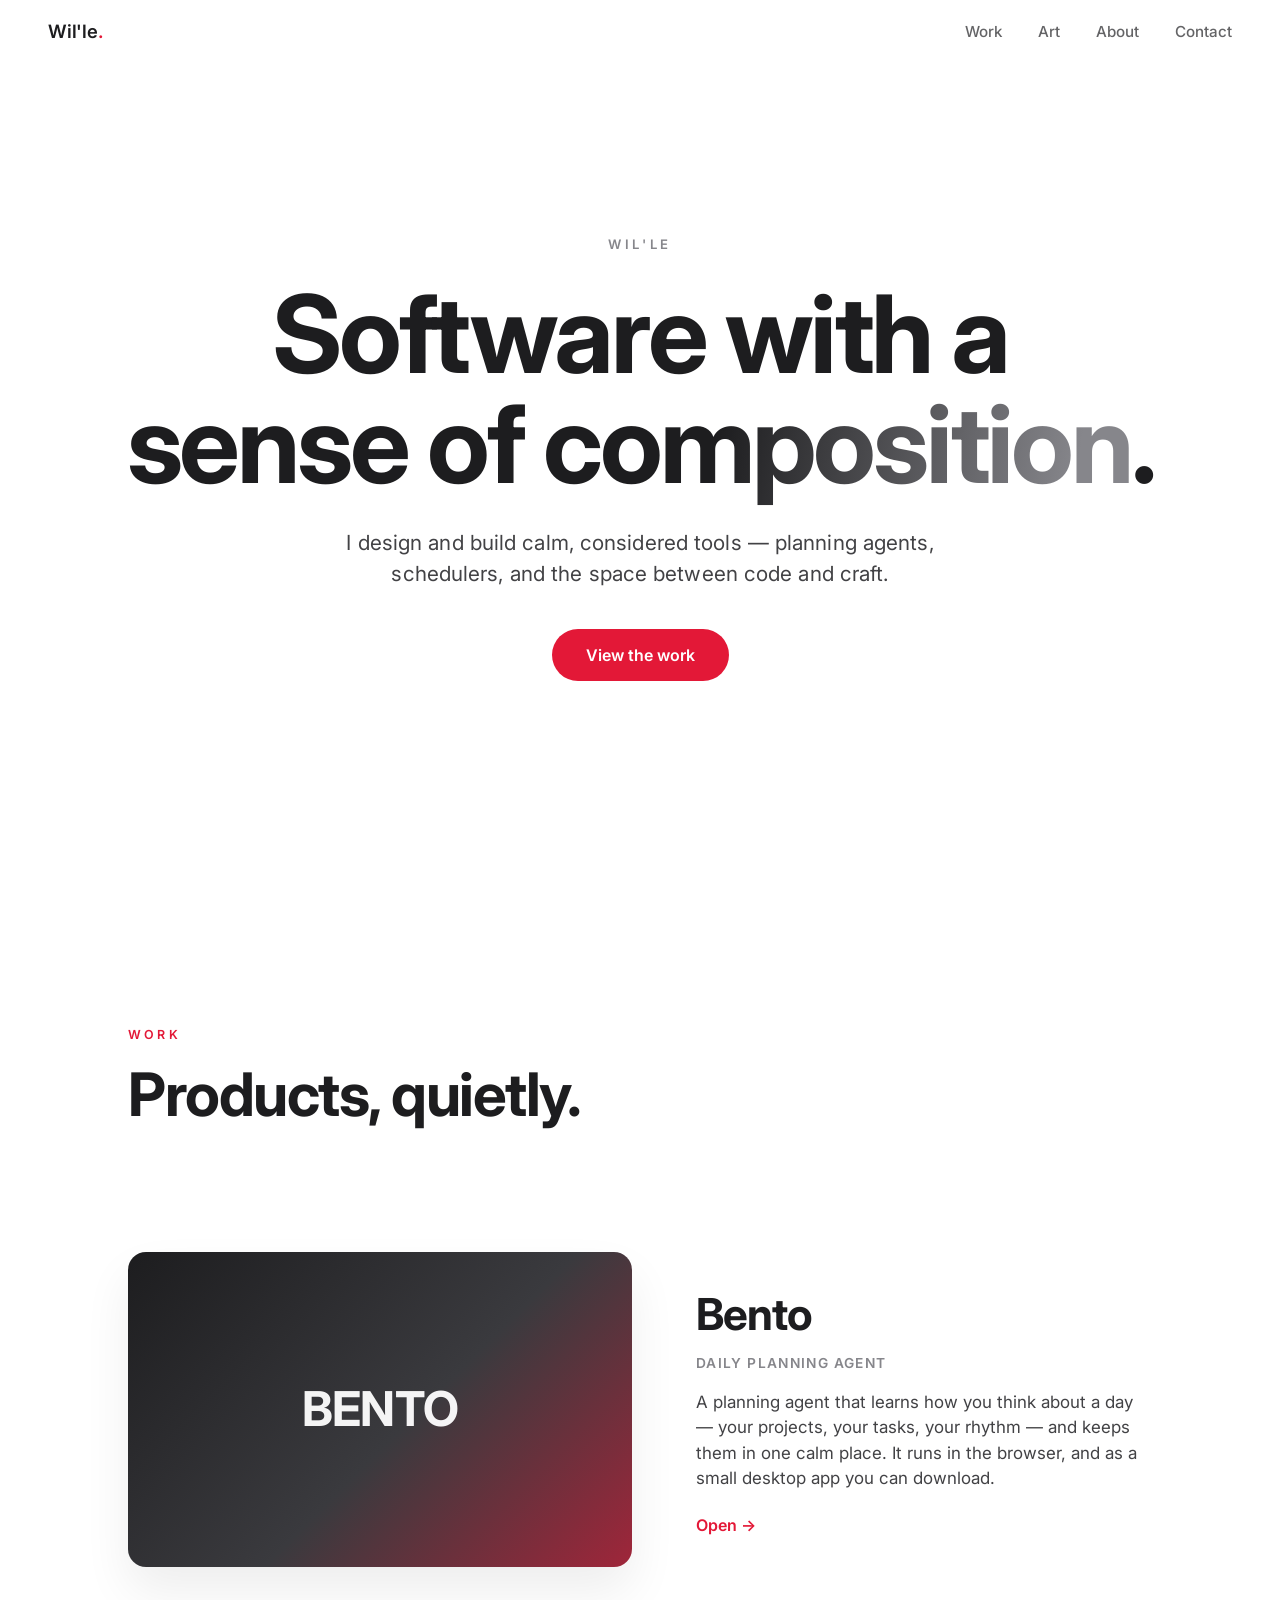
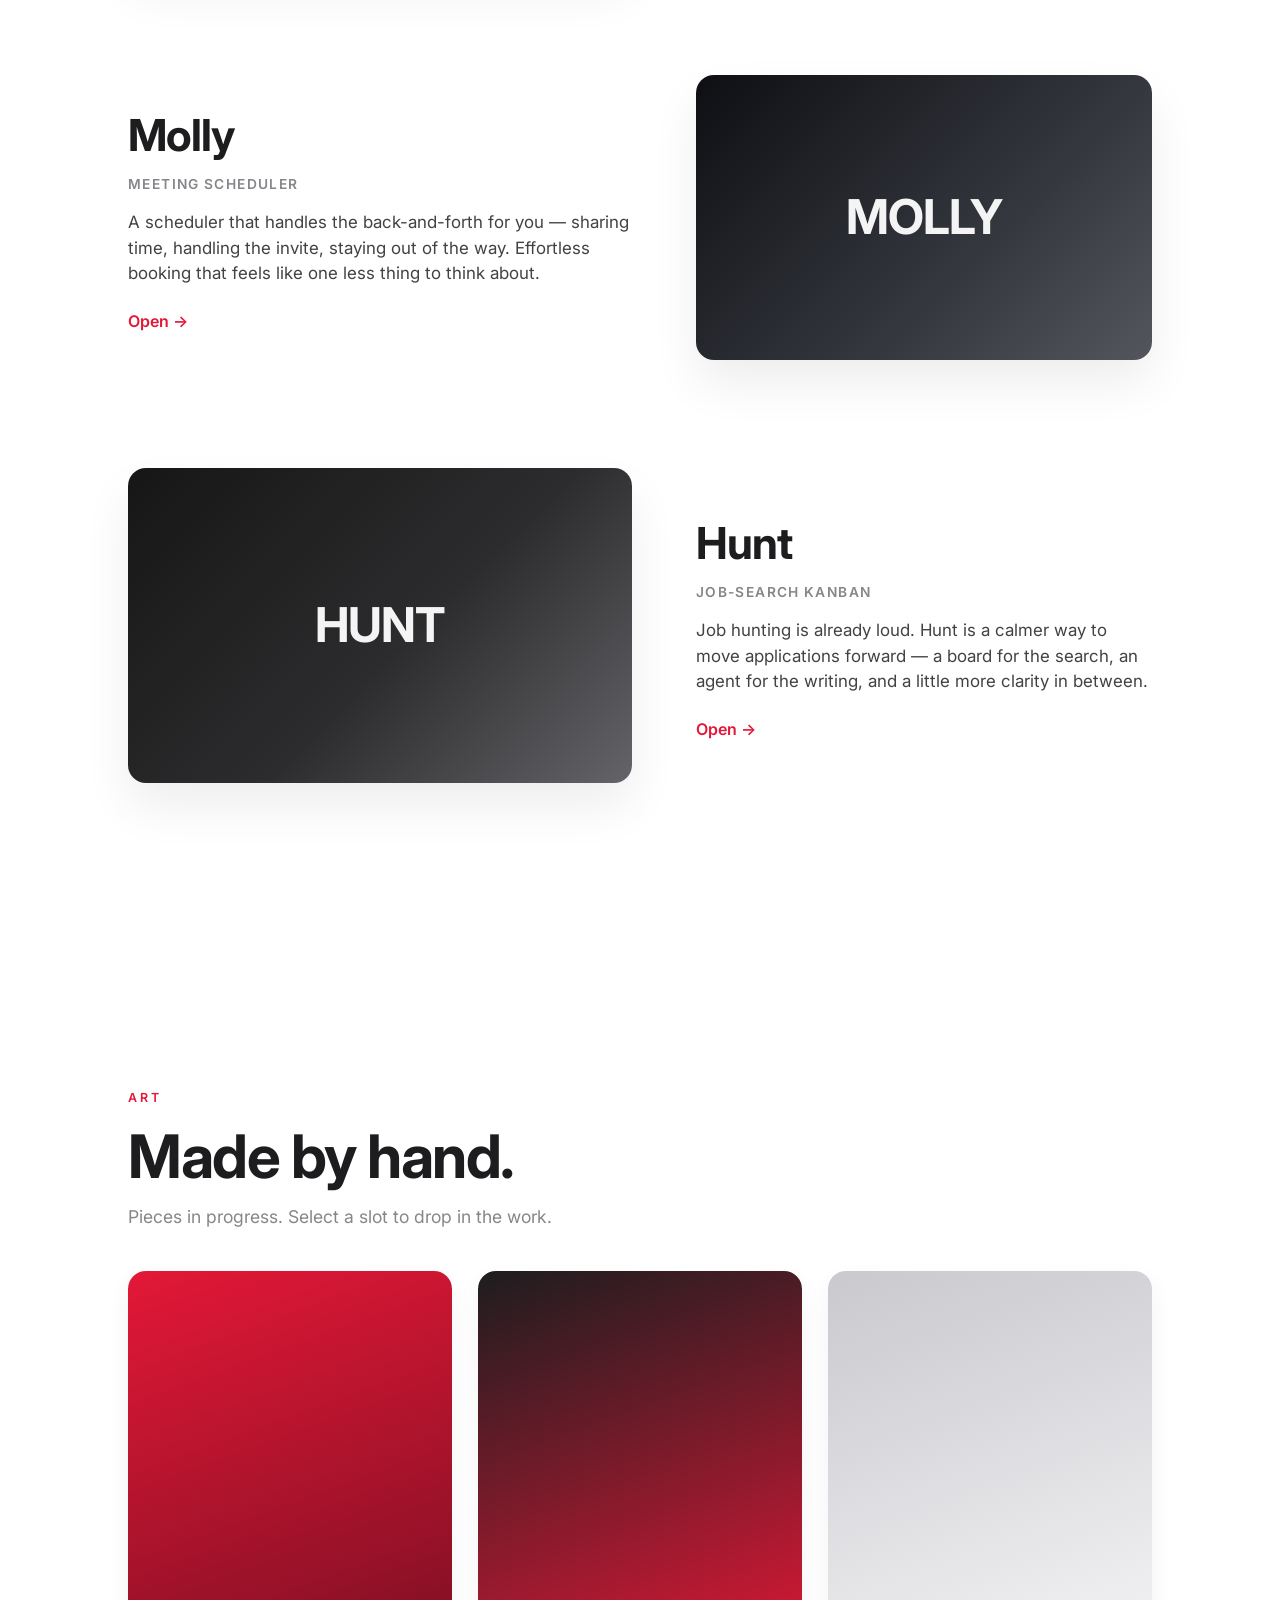
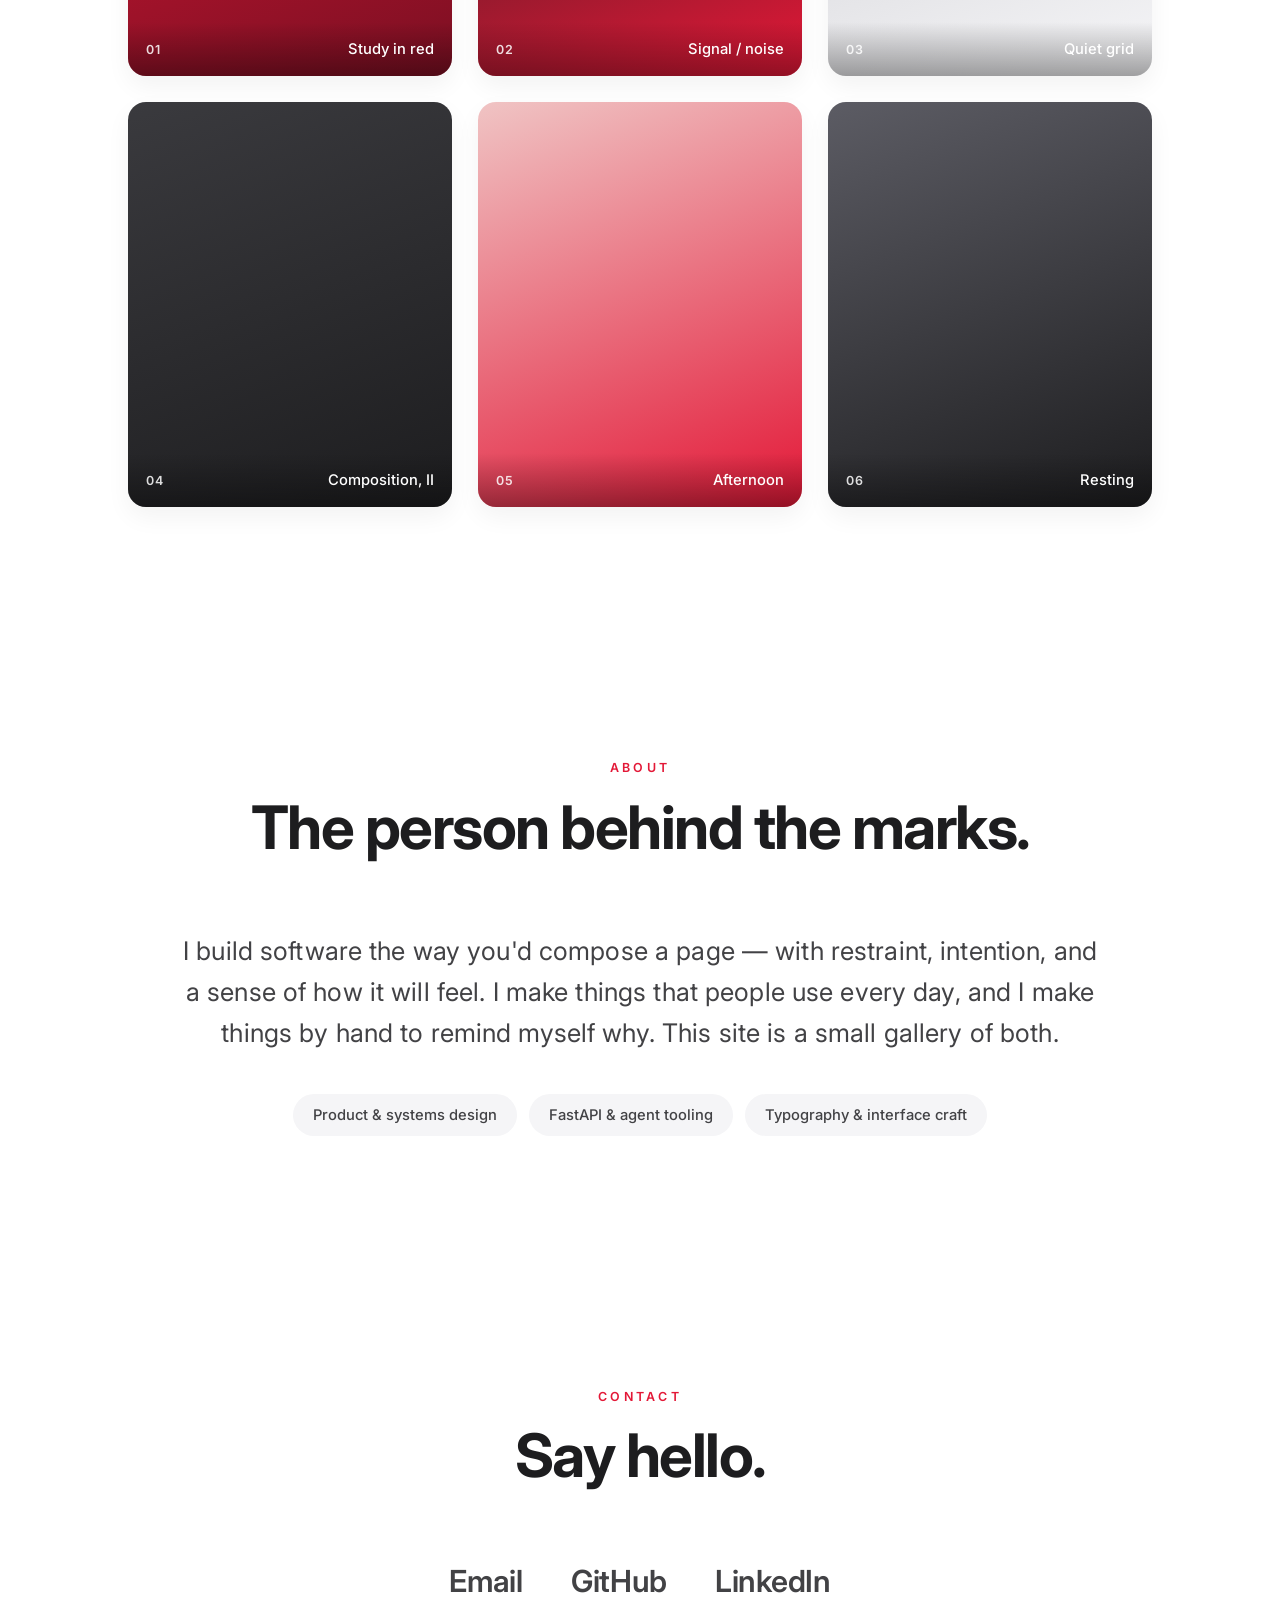
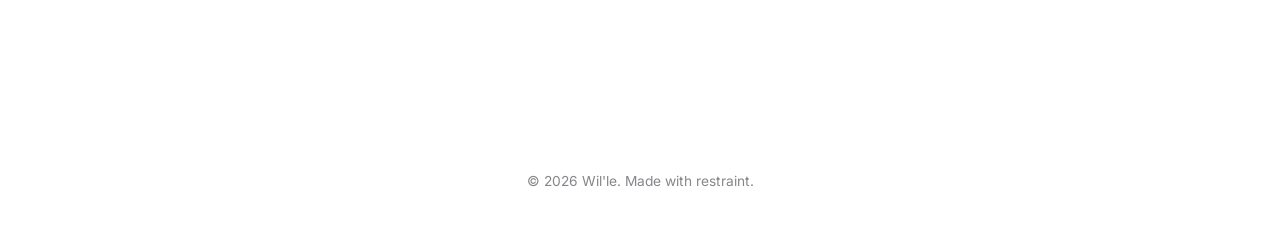
==== index.html @ 460eef69 "Portfolio site: Apple-minimal single-page static site for Wil'le" ====
<!DOCTYPE html>
<html lang="en">
<head>
<meta charset="UTF-8">
<meta name="viewport" content="width=device-width, initial-scale=1.0">
<meta name="description" content="Wil'le — a portfolio of software, systems and hand-made things.">
<title>Wil'le — Portfolio</title>
<link rel="preconnect" href="https://fonts.googleapis.com">
<link rel="preconnect" href="https://fonts.gstatic.com" crossorigin>
<link href="https://fonts.googleapis.com/css2?family=Inter:wght@400;500;600;700&display=swap" rel="stylesheet">
<link rel="stylesheet" href="css/styles.css">
</head>
<body>

<nav class="nav" id="nav">
  <a class="nav-brand" href="#top">Wil'le<span>.</span></a>
  <div class="nav-links">
    <a href="#work">Work</a>
    <a href="#art">Art</a>
    <a href="#about">About</a>
    <a href="#contact">Contact</a>
  </div>
</nav>

<header class="hero" id="top">
  <p class="hero-overline">Wil'le</p>
  <h1 class="hero-title">Software with a<br>sense of <em>composition</em>.</h1>
  <p class="hero-sub">I design and build calm, considered tools — planning agents,
  schedulers, and the space between code and craft.</p>
  <a class="hero-cta" href="#work">View the work</a>
</header>

<main>

  <!-- ── Work ───────────────────────────────────────────── -->
  <section class="section work" id="work">
    <p class="section-overline">Work</p>
    <h2 class="section-title">Products, quietly.</h2>

    <article class="project reveal">
      <a class="project-visual tile-bento" href="https://github.com/foundergraph/planner">
        <span class="tile-name">Bento</span>
      </a>
      <div class="project-body">
        <h3 class="project-title">Bento</h3>
        <p class="project-tag">Daily planning agent</p>
        <p class="project-desc">A planning agent that learns how you think about a day —
        your projects, your tasks, your rhythm — and keeps them in one calm place.
        It runs in the browser, and as a small desktop app you can download.</p>
        <a class="project-link" href="https://github.com/foundergraph/planner">Open →</a>
      </div>
    </article>

    <article class="project project-reverse reveal">
      <a class="project-visual tile-molly" href="#work">
        <span class="tile-name">Molly</span>
      </a>
      <div class="project-body">
        <h3 class="project-title">Molly</h3>
        <p class="project-tag">Meeting scheduler</p>
        <p class="project-desc">A scheduler that handles the back-and-forth for you —
        sharing time, handling the invite, staying out of the way. Effortless
        booking that feels like one less thing to think about.</p>
        <a class="project-link" href="#work">Open →</a>
      </div>
    </article>

    <article class="project reveal">
      <a class="project-visual tile-hunt" href="https://github.com/foundergraph/jobhunt">
        <span class="tile-name">Hunt</span>
      </a>
      <div class="project-body">
        <h3 class="project-title">Hunt</h3>
        <p class="project-tag">Job-search kanban</p>
        <p class="project-desc">Job hunting is already loud. Hunt is a calmer way to
        move applications forward — a board for the search, an agent for the
        writing, and a little more clarity in between.</p>
        <a class="project-link" href="https://github.com/foundergraph/jobhunt">Open →</a>
      </div>
    </article>
  </section>

  <!-- ── Art ─────────────────────────────────────────────── -->
  <section class="section art" id="art">
    <p class="section-overline">Art</p>
    <h2 class="section-title">Made by hand.</h2>
    <p class="section-lede">Pieces in progress. Select a slot to drop in the work.</p>

    <div class="gallery">
      <figure class="art-tile reveal tile-1"><figcaption><span>01</span>Study in red</figcaption></figure>
      <figure class="art-tile reveal tile-2"><figcaption><span>02</span>Signal / noise</figcaption></figure>
      <figure class="art-tile reveal tile-3"><figcaption><span>03</span>Quiet grid</figcaption></figure>
      <figure class="art-tile reveal tile-4"><figcaption><span>04</span>Composition, II</figcaption></figure>
      <figure class="art-tile reveal tile-5"><figcaption><span>05</span>Afternoon</figcaption></figure>
      <figure class="art-tile reveal tile-6"><figcaption><span>06</span>Resting</figcaption></figure>
    </div>
  </section>

  <!-- ── About ───────────────────────────────────────────── -->
  <section class="section about" id="about">
    <p class="section-overline">About</p>
    <h2 class="section-title">The person behind the marks.</h2>
    <p class="about-body reveal">
      I build software the way you'd compose a page — with restraint, intention,
      and a sense of how it will feel. I make things that people use every day,
      and I make things by hand to remind myself why. This site is a small gallery
      of both.
    </p>
    <p class="about-skills reveal">
      <span>Product &amp; systems design</span>
      <span>FastAPI &amp; agent tooling</span>
      <span>Typography &amp; interface craft</span>
    </p>
  </section>

  <!-- ── Contact ─────────────────────────────────────────── -->
  <section class="section contact" id="contact">
    <p class="section-overline">Contact</p>
    <h2 class="section-title">Say hello.</h2>
    <div class="contact-links">
      <a href="mailto:hello@wille.dev">Email</a>
      <a href="https://github.com/foundergraph" target="_blank" rel="noopener">GitHub</a>
      <a href="https://www.linkedin.com/" target="_blank" rel="noopener">LinkedIn</a>
    </div>
  </section>

</main>

<footer class="footer">
  <p>© <span id="year">2026</span> Wil'le. Made with restraint.</p>
</footer>

<script src="js/main.js"></script>
</body>
</html>
---- css/styles.css ----
/* ── Wil'le portfolio — Apple-minimal design system ─────────────────────── */

:root{
  /* Monochrome, like apple.com */
  --ink:#1d1d1f;
  --ink-2:#424245;
  --muted:#86868b;
  --ground:#ffffff;
  --soft:#f5f5f7;              /* Apple's light section grey */

  /* Wil'le signature red — used sparingly, as a mark */
  --accent:#E31837;

  --radius:18px;
  --radius-sm:12px;
  --shadow:0 24px 48px rgba(0,0,0,.07);
  --shadow-sm:0 10px 24px rgba(0,0,0,.05);

  --nav-h:64px;
  --maxw:1120px;

  --font:-apple-system, BlinkMacSystemFont, "SF Pro Display", "SF Pro Text",
         Inter, "Segoe UI", system-ui, sans-serif;
}

*{ margin:0; padding:0; box-sizing:border-box; }

html{
  scroll-behavior:smooth;
  scroll-padding-top:calc(var(--nav-h) + 8px);   /* offset anchors under fixed nav */
}

body{
  background:var(--ground);
  color:var(--ink);
  font-family:var(--font);
  -webkit-font-smoothing:antialiased;
  text-rendering:optimizeLegibility;
  line-height:1.5;
}

a{ color:inherit; text-decoration:none; }

/* ── Fixed translucent nav ─────────────────────────────────────────────── */
.nav{
  position:fixed; inset:0 0 auto 0;
  height:var(--nav-h);
  display:flex; align-items:center; justify-content:space-between;
  padding:0 clamp(20px, 5vw, 48px);
  z-index:50;
  color:var(--ink-2);
  transition:background .3s ease, backdrop-filter .3s ease, box-shadow .3s ease;
  background:transparent;
}
.nav.scrolled{
  background:rgba(255,255,255,.72);
  -webkit-backdrop-filter:saturate(180%) blur(20px);
  backdrop-filter:saturate(180%) blur(20px);
  box-shadow:0 1px 0 rgba(0,0,0,.04);
}
.nav-brand{
  font-size:1.15rem; font-weight:600; letter-spacing:-.01em; color:var(--ink);
}
.nav-brand span{ color:var(--accent); }
.nav-links{
  display:flex; gap:clamp(18px, 3vw, 36px);
  font-size:.95rem; font-weight:500;
}
.nav-links a{ opacity:.82; transition:opacity .2s ease; }
.nav-links a:hover{ opacity:1; }

/* ── Hero ──────────────────────────────────────────────────────────────── */
.hero{
  min-height:100vh;
  min-height:100svh;
  display:flex; flex-direction:column; align-items:center; justify-content:center;
  text-align:center;
  padding:calc(var(--nav-h) + 24px) 24px 72px;
}
.hero-overline{
  font-size:.82rem; font-weight:600; letter-spacing:.28em; text-transform:uppercase;
  color:var(--muted); margin-bottom:24px;
}
.hero-title{
  font-size:clamp(44px, 9vw, 108px);
  font-weight:700;
  letter-spacing:-.03em;
  line-height:1.02;
  max-width:20ch;
}
.hero-title em{
  font-style:normal;
  background:linear-gradient(100deg, var(--ink) 30%, var(--muted) 90%);
  -webkit-background-clip:text; background-clip:text; -webkit-text-fill-color:transparent;
}
.hero-sub{
  margin-top:28px;
  max-width:46ch;
  font-size:clamp(1.05rem, 2vw, 1.3rem);
  color:var(--ink-2);
  letter-spacing:.005em;
}
.hero-cta{
  margin-top:40px;
  padding:14px 34px;
  border-radius:980px;                 /* Apple's pill */
  background:var(--accent); color:#fff;
  font-weight:600; font-size:1rem;
  transition:transform .2s ease, box-shadow .2s ease;
}
.hero-cta:hover{ transform:translateY(-2px); box-shadow:var(--shadow-sm); }

/* ── Sections ─────────────────────────────────────────────────────────── */
.section{
  max-width:var(--maxw);
  margin:0 auto;
  padding:clamp(90px, 14vh, 160px) clamp(20px, 5vw, 48px);
}
.section-overline{
  font-size:.78rem; font-weight:600; letter-spacing:.26em; text-transform:uppercase;
  color:var(--accent); margin-bottom:18px;
}
.section-title{
  font-size:clamp(32px, 5.5vw, 60px);
  font-weight:700; letter-spacing:-.025em; line-height:1.05;
  margin-bottom:clamp(40px, 8vh, 80px);
  max-width:20ch;
}
.section-lede{
  color:var(--muted); font-size:1.1rem; margin:-56px 0 40px; max-width:46ch;
}

/* ── Work: Apple product rows ──────────────────────────────────────────── */
.project{
  display:grid;
  grid-template-columns:1.05fr .95fr;
  gap:clamp(28px, 5vw, 72px);
  align-items:center;
  padding:clamp(32px, 6vh, 64px) 0;
}
.project-reverse .project-visual{ order:2; }
.project-reverse .project-body{ order:1; }

.project-visual{
  display:flex; align-items:center; justify-content:center;
  aspect-ratio:16/10;
  border-radius:var(--radius);
  color:#fff;
  box-shadow:var(--shadow);
  transition:transform .4s cubic-bezier(.22,1,.36,1), box-shadow .4s ease;
  overflow:hidden;
}
.project-visual:hover{ transform:translateY(-6px); box-shadow:var(--shadow); }
.tile-name{
  font-size:clamp(28px, 4vw, 48px);
  font-weight:700; letter-spacing:-.02em; text-transform:uppercase; opacity:.95;
}
.tile-bento{ background:linear-gradient(135deg,#1d1d1f 0%,#3a3a3e 55%,#E31837 130%); }
.tile-molly{ background:linear-gradient(135deg,#0e0f13 0%,#33363d 60%,#6d6d74 130%); }
.tile-hunt { background:linear-gradient(135deg,#161616 0%,#2c2c2e 55%,#8a8a90 130%); }

.project-body{ max-width:52ch; }
.project-title{ font-size:clamp(28px, 4vw, 44px); font-weight:700; letter-spacing:-.02em; }
.project-tag{
  margin-top:6px; font-size:.86rem; font-weight:600; letter-spacing:.1em;
  text-transform:uppercase; color:var(--muted);
}
.project-desc{ margin-top:16px; color:var(--ink-2); font-size:1.06rem; }
.project-link{
  display:inline-block; margin-top:22px; color:var(--accent);
  font-weight:600; font-size:1rem;
}
.project-link:hover{ text-decoration:underline; text-underline-offset:4px; }

/* ── Art gallery ───────────────────────────────────────────────────────── */
.gallery{
  display:grid;
  grid-template-columns:repeat(3, 1fr);
  gap:clamp(16px, 2vw, 28px);
}
.art-tile{
  aspect-ratio:4/5;
  border-radius:var(--radius);
  box-shadow:var(--shadow-sm);
  position:relative;
  overflow:hidden;
  cursor:pointer;
  transition:transform .4s cubic-bezier(.22,1,.36,1), box-shadow .4s ease;
}
.art-tile:hover{ transform:translateY(-5px); box-shadow:var(--shadow); }
.art-tile figcaption{
  position:absolute; inset:auto 0 0 0;
  padding:16px 18px;
  color:#fff;
  font-size:.92rem; font-weight:500;
  display:flex; justify-content:space-between; align-items:baseline;
  background:linear-gradient(to top, rgba(0,0,0,.35), transparent);
}
.art-tile figcaption span{ font-weight:600; letter-spacing:.12em; font-size:.78rem; opacity:.85; }

/* Duotone placeholder washes in the Wil'le palette */
.tile-1{ background:linear-gradient(160deg,#E31837,#7a0f22); }
.tile-2{ background:linear-gradient(160deg,#1d1d1f,#E31837); }
.tile-3{ background:linear-gradient(160deg,#c9c9ce,#f5f5f7); }
.tile-4{ background:linear-gradient(160deg,#3a3a3e,#1d1d1f); }
.tile-5{ background:linear-gradient(160deg,#f0c4c4,#E31837); }
.tile-6{ background:linear-gradient(160deg,#5c5c64,#1d1d1f); }

/* ── About ─────────────────────────────────────────────────────────────── */
.about{ text-align:center; }
.about .section-title{ margin-left:auto; margin-right:auto; }
.about-body{
  max-width:58ch; margin:0 auto;
  font-size:clamp(1.2rem, 2.4vw, 1.6rem);
  color:var(--ink-2); letter-spacing:.005em; line-height:1.6;
}
.about-skills{
  margin-top:40px;
  display:flex; flex-wrap:wrap; gap:12px; justify-content:center;
}
.about-skills span{
  padding:10px 20px;
  border-radius:980px;
  background:var(--soft);
  font-size:.92rem; font-weight:500; color:var(--ink-2);
}

/* ── Contact ───────────────────────────────────────────────────────────── */
.contact{ text-align:center; }
.contact .section-title{ margin-left:auto; margin-right:auto; }
.contact-links{
  display:flex; flex-wrap:wrap; gap:clamp(24px, 5vw, 48px); justify-content:center;
  margin-top:8px;
}
.contact-links a{
  font-size:clamp(1.3rem, 3vw, 1.9rem); font-weight:600; letter-spacing:-.01em;
  color:var(--ink-2);
  transition:color .2s ease;
}
.contact-links a:hover{ color:var(--accent); }

/* ── Footer ────────────────────────────────────────────────────────────── */
.footer{
  text-align:center;
  padding:40px 24px 48px;
  color:var(--muted);
  font-size:.86rem;
}

/* ── Scroll reveal (only when JS active & motion allowed) ──────────────── */
html.js .reveal{
  opacity:0;
  transform:translateY(24px);
  transition:opacity .9s cubic-bezier(.22,1,.36,1), transform .9s cubic-bezier(.22,1,.36,1);
  transition-delay:var(--reveal-delay, 0s);
}
html.js .reveal.is-visible{
  opacity:1;
  transform:none;
}

/* ── Responsive ────────────────────────────────────────────────────────── */
@media (max-width: 860px){
  .project{ grid-template-columns:1fr; }
  .project-reverse .project-visual{ order:0; }
  .project-reverse .project-body{ order:1; }
  .gallery{ grid-template-columns:repeat(2, 1fr); }
  .nav-links{ gap:18px; font-size:.9rem; }
}
@media (max-width: 520px){
  .gallery{ grid-template-columns:1fr; }
  .nav-brand{ font-size:1.05rem; }
}

/* ── Reduced motion ────────────────────────────────────────────────────── */
@media (prefers-reduced-motion: reduce){
  html{ scroll-behavior:auto; }
  html.js .reveal{ opacity:1; transform:none; transition:none; }
  .hero-cta, .project-visual, .art-tile{ transition:none; }
}
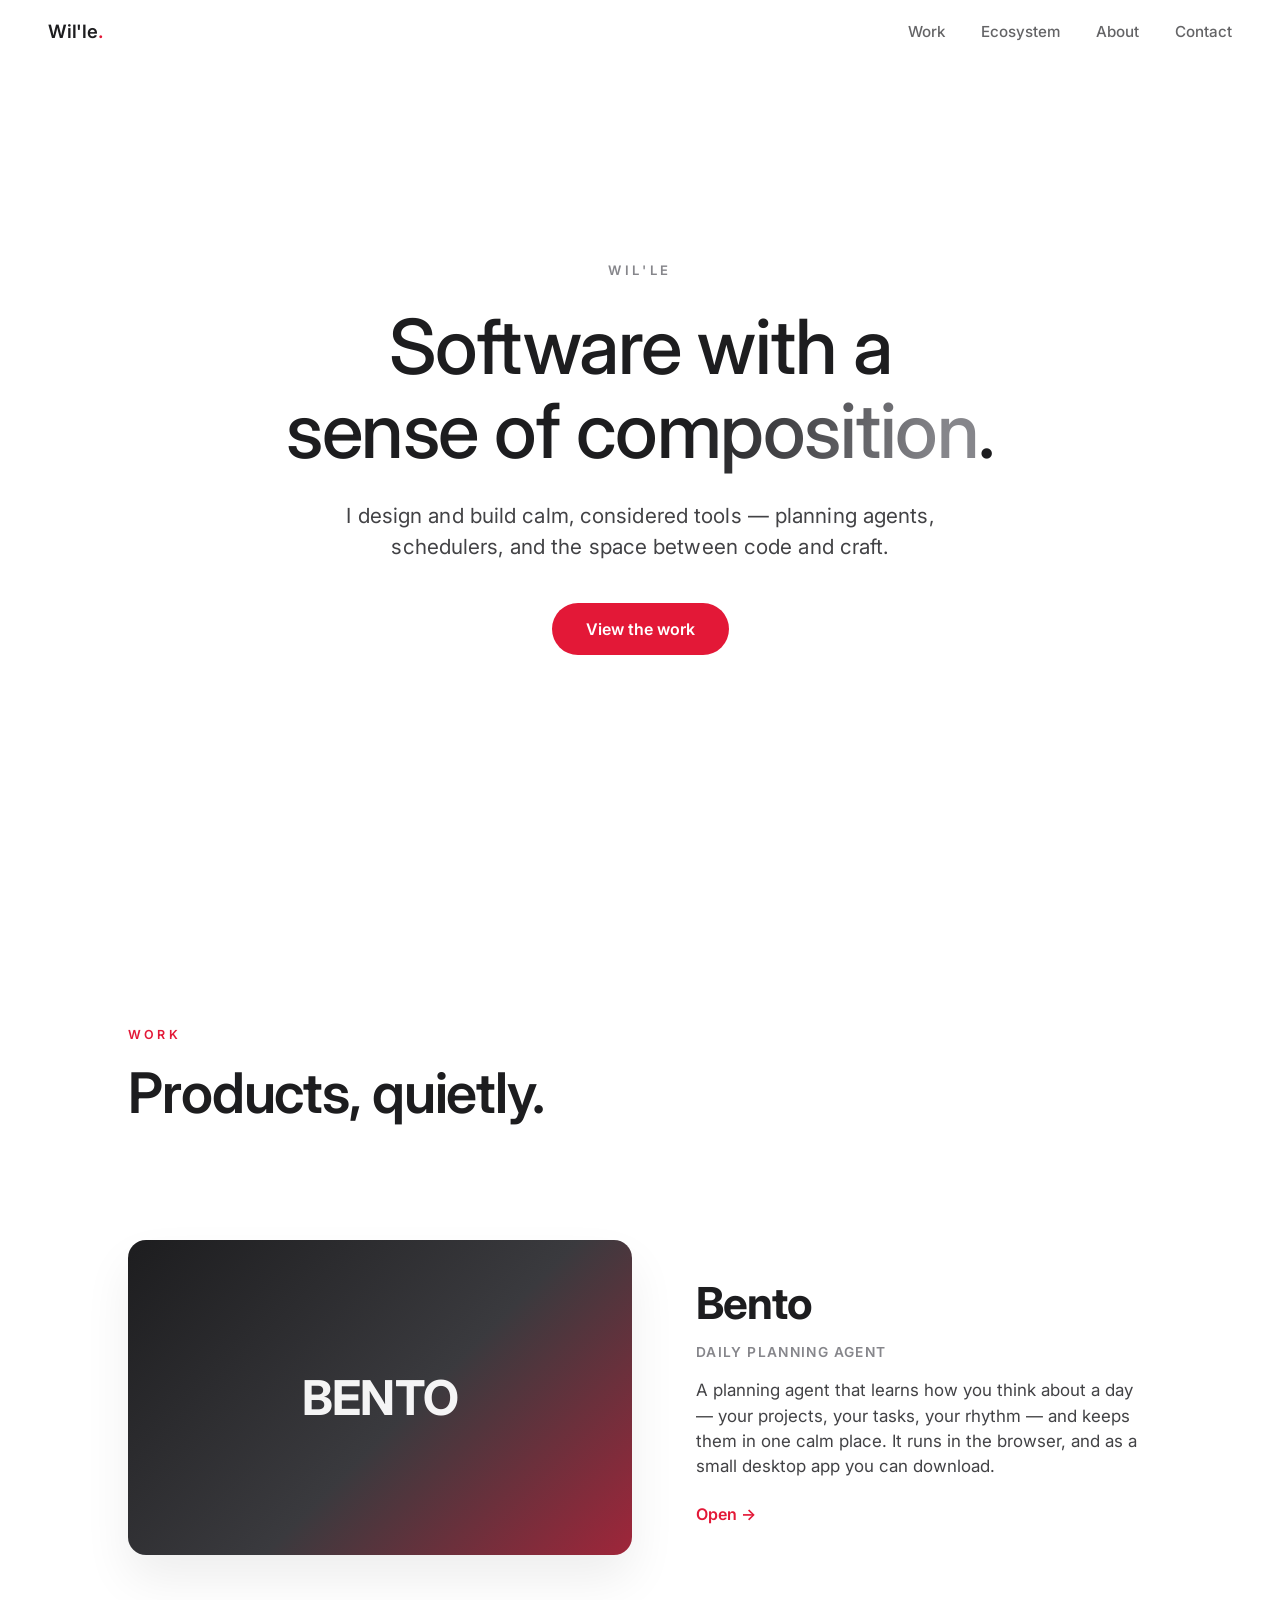
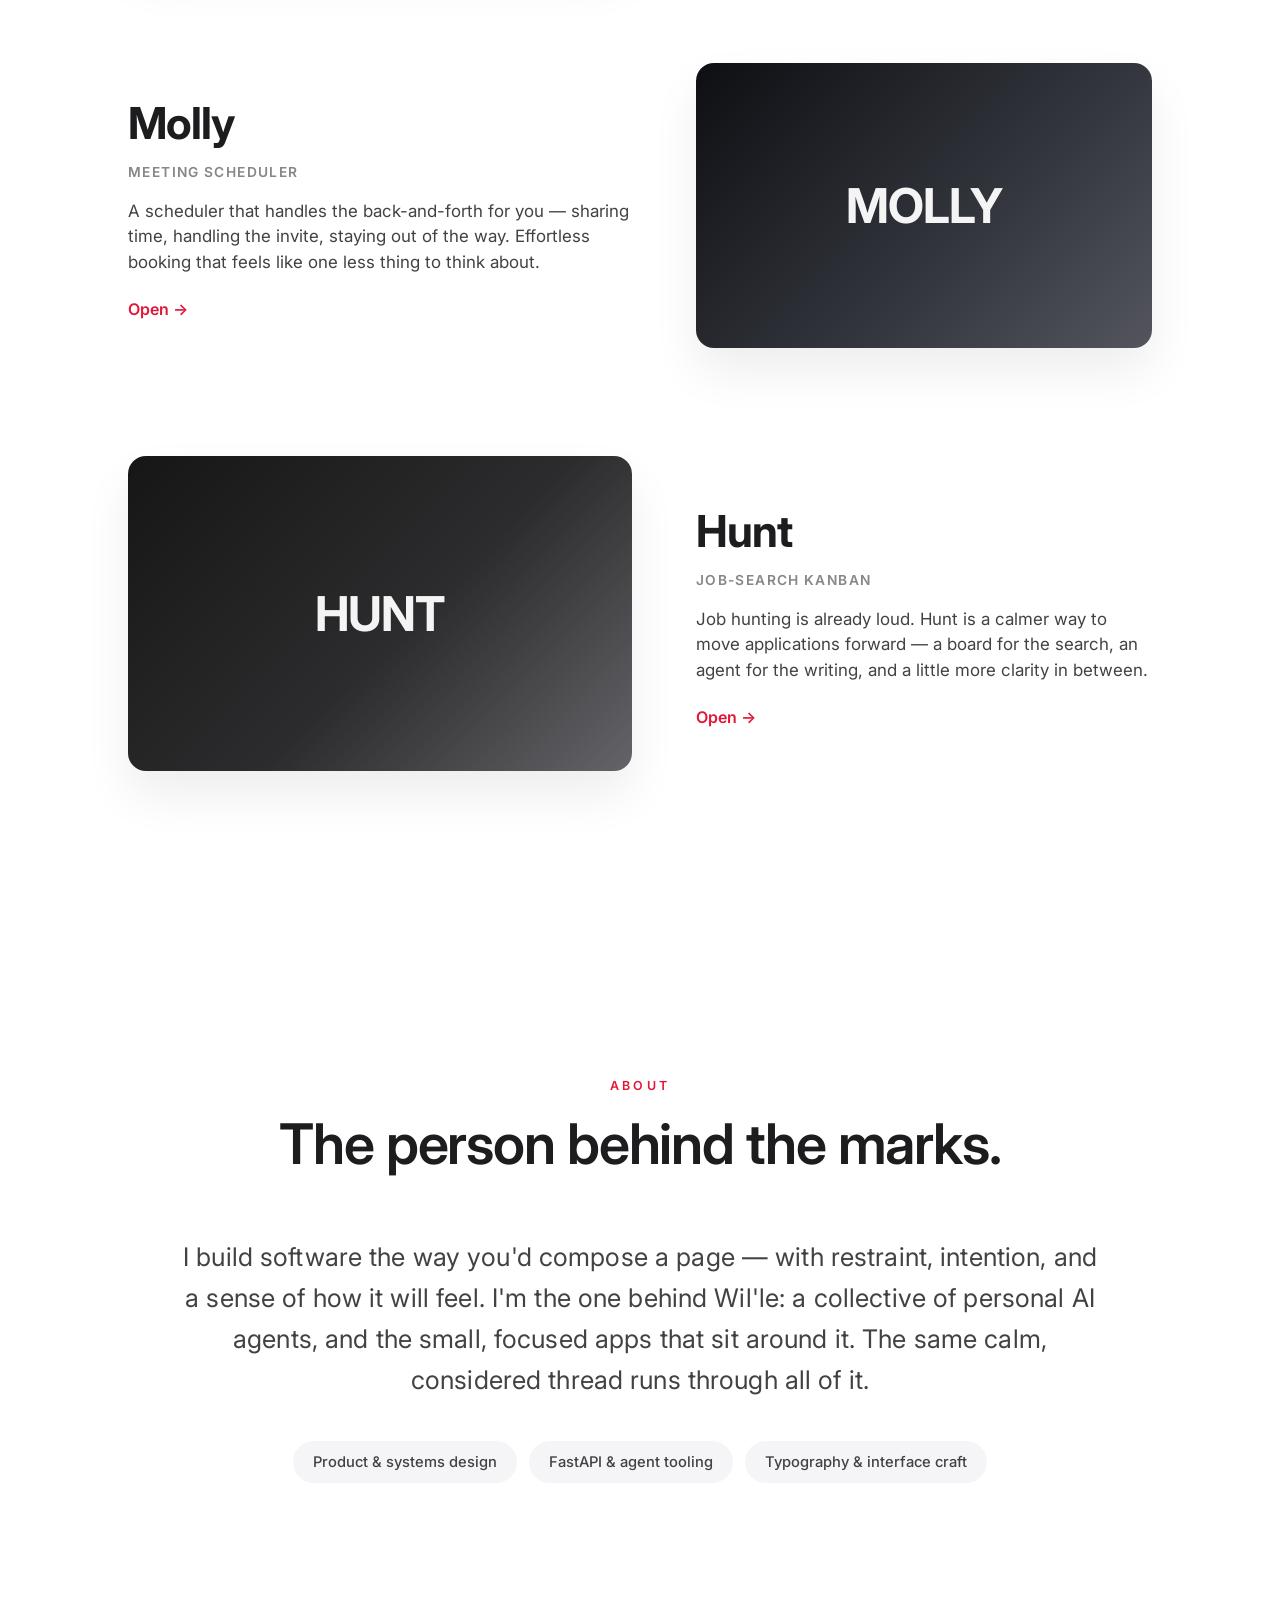
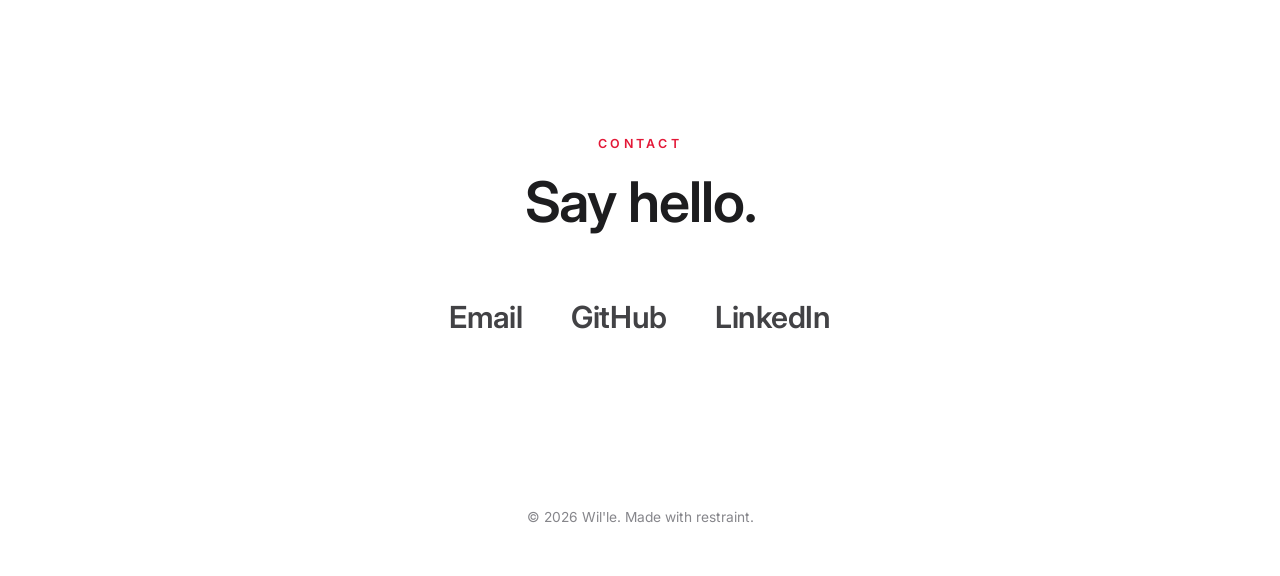
==== commit 82c2899c: "Add Wil'le ecosystem page; remove Art; refine hero and About copy" ====
--- a/index.html
+++ b/index.html
@@ -16,7 +16,7 @@
   <a class="nav-brand" href="#top">Wil'le<span>.</span></a>
   <div class="nav-links">
     <a href="#work">Work</a>
-    <a href="#art">Art</a>
+    <a href="ecosystem.html">Ecosystem</a>
     <a href="#about">About</a>
     <a href="#contact">Contact</a>
   </div>
@@ -80,31 +80,15 @@
     </article>
   </section>
 
-  <!-- ── Art ─────────────────────────────────────────────── -->
-  <section class="section art" id="art">
-    <p class="section-overline">Art</p>
-    <h2 class="section-title">Made by hand.</h2>
-    <p class="section-lede">Pieces in progress. Select a slot to drop in the work.</p>
-
-    <div class="gallery">
-      <figure class="art-tile reveal tile-1"><figcaption><span>01</span>Study in red</figcaption></figure>
-      <figure class="art-tile reveal tile-2"><figcaption><span>02</span>Signal / noise</figcaption></figure>
-      <figure class="art-tile reveal tile-3"><figcaption><span>03</span>Quiet grid</figcaption></figure>
-      <figure class="art-tile reveal tile-4"><figcaption><span>04</span>Composition, II</figcaption></figure>
-      <figure class="art-tile reveal tile-5"><figcaption><span>05</span>Afternoon</figcaption></figure>
-      <figure class="art-tile reveal tile-6"><figcaption><span>06</span>Resting</figcaption></figure>
-    </div>
-  </section>
-
   <!-- ── About ───────────────────────────────────────────── -->
   <section class="section about" id="about">
     <p class="section-overline">About</p>
     <h2 class="section-title">The person behind the marks.</h2>
     <p class="about-body reveal">
       I build software the way you'd compose a page — with restraint, intention,
-      and a sense of how it will feel. I make things that people use every day,
-      and I make things by hand to remind myself why. This site is a small gallery
-      of both.
+      and a sense of how it will feel. I'm the one behind Wil'le: a collective of
+      personal AI agents, and the small, focused apps that sit around it. The same
+      calm, considered thread runs through all of it.
     </p>
     <p class="about-skills reveal">
       <span>Product &amp; systems design</span>
--- a/css/styles.css
+++ b/css/styles.css
@@ -82,11 +82,11 @@
   color:var(--muted); margin-bottom:24px;
 }
 .hero-title{
-  font-size:clamp(44px, 9vw, 108px);
-  font-weight:700;
-  letter-spacing:-.03em;
-  line-height:1.02;
-  max-width:20ch;
+  font-size:clamp(34px, 6vw, 76px);
+  font-weight:500;
+  letter-spacing:-.02em;
+  line-height:1.1;
+  max-width:22ch;
 }
 .hero-title em{
   font-style:normal;
@@ -121,15 +121,11 @@
   color:var(--accent); margin-bottom:18px;
 }
 .section-title{
-  font-size:clamp(32px, 5.5vw, 60px);
-  font-weight:700; letter-spacing:-.025em; line-height:1.05;
-  margin-bottom:clamp(40px, 8vh, 80px);
-  max-width:20ch;
-}
-.section-lede{
-  color:var(--muted); font-size:1.1rem; margin:-56px 0 40px; max-width:46ch;
-}
-
+  font-size:clamp(30px, 5vw, 56px);
+  font-weight:600; letter-spacing:-.02em; line-height:1.08;
+  margin-bottom:clamp(36px, 7vh, 72px);
+  max-width:22ch;
+}
 /* ── Work: Apple product rows ──────────────────────────────────────────── */
 .project{
   display:grid;
@@ -172,40 +168,6 @@
 }
 .project-link:hover{ text-decoration:underline; text-underline-offset:4px; }
 
-/* ── Art gallery ───────────────────────────────────────────────────────── */
-.gallery{
-  display:grid;
-  grid-template-columns:repeat(3, 1fr);
-  gap:clamp(16px, 2vw, 28px);
-}
-.art-tile{
-  aspect-ratio:4/5;
-  border-radius:var(--radius);
-  box-shadow:var(--shadow-sm);
-  position:relative;
-  overflow:hidden;
-  cursor:pointer;
-  transition:transform .4s cubic-bezier(.22,1,.36,1), box-shadow .4s ease;
-}
-.art-tile:hover{ transform:translateY(-5px); box-shadow:var(--shadow); }
-.art-tile figcaption{
-  position:absolute; inset:auto 0 0 0;
-  padding:16px 18px;
-  color:#fff;
-  font-size:.92rem; font-weight:500;
-  display:flex; justify-content:space-between; align-items:baseline;
-  background:linear-gradient(to top, rgba(0,0,0,.35), transparent);
-}
-.art-tile figcaption span{ font-weight:600; letter-spacing:.12em; font-size:.78rem; opacity:.85; }
-
-/* Duotone placeholder washes in the Wil'le palette */
-.tile-1{ background:linear-gradient(160deg,#E31837,#7a0f22); }
-.tile-2{ background:linear-gradient(160deg,#1d1d1f,#E31837); }
-.tile-3{ background:linear-gradient(160deg,#c9c9ce,#f5f5f7); }
-.tile-4{ background:linear-gradient(160deg,#3a3a3e,#1d1d1f); }
-.tile-5{ background:linear-gradient(160deg,#f0c4c4,#E31837); }
-.tile-6{ background:linear-gradient(160deg,#5c5c64,#1d1d1f); }
-
 /* ── About ─────────────────────────────────────────────────────────────── */
 .about{ text-align:center; }
 .about .section-title{ margin-left:auto; margin-right:auto; }
@@ -239,6 +201,91 @@
 }
 .contact-links a:hover{ color:var(--accent); }
 
+/* ── Nav CTA (ecosystem page) ──────────────────────────────────────────── */
+.nav-cta{
+  padding:8px 18px;
+  border-radius:980px;
+  background:var(--accent); color:#fff;
+  font-weight:600;
+  opacity:1;
+}
+.nav-cta:hover{ opacity:.92; }
+
+/* ── Ecosystem: how it works ───────────────────────────────────────────── */
+.how-grid{
+  display:grid;
+  grid-template-columns:repeat(3, 1fr);
+  gap:clamp(18px, 2.5vw, 32px);
+}
+.how-card{
+  background:var(--soft);
+  border-radius:var(--radius);
+  padding:clamp(24px, 3vw, 36px);
+}
+.how-num{
+  font-size:.8rem; font-weight:600; letter-spacing:.18em;
+  color:var(--accent);
+}
+.how-card h3{
+  margin-top:18px;
+  font-size:clamp(1.15rem, 2vw, 1.4rem);
+  font-weight:600; letter-spacing:-.01em;
+}
+.how-card p{
+  margin-top:12px;
+  color:var(--ink-2); font-size:.98rem; line-height:1.6;
+}
+
+/* ── Ecosystem: apps store ─────────────────────────────────────────────── */
+.apps{ max-width:960px; }
+.app-row{
+  display:flex; align-items:center; gap:24px;
+  padding:clamp(20px, 3vw, 28px) 0;
+  border-top:1px solid var(--soft);
+}
+.app-meta{ flex:0 0 200px; }
+.app-name{
+  font-size:clamp(1.2rem, 2.2vw, 1.5rem);
+  font-weight:600; letter-spacing:-.015em;
+}
+.app-tag{
+  margin-top:4px;
+  font-size:.78rem; font-weight:600; letter-spacing:.08em;
+  text-transform:uppercase; color:var(--muted);
+}
+.app-desc{
+  flex:1;
+  color:var(--ink-2); font-size:1rem; max-width:44ch;
+}
+.app-badge{
+  flex:0 0 auto;
+  padding:8px 18px;
+  border-radius:980px;
+  border:1px solid var(--soft);
+  background:var(--ground);
+  font-size:.85rem; font-weight:600; color:var(--ink-2);
+}
+
+/* ── Ecosystem: memory ─────────────────────────────────────────────────── */
+.memory{
+  background:var(--soft);
+  border-radius:var(--radius);
+  padding:clamp(36px, 6vw, 72px);
+  text-align:center;
+}
+.memory-title{
+  max-width:22ch;
+  margin-left:auto; margin-right:auto;
+  margin-bottom:24px;
+}
+.memory-body{
+  max-width:52ch;
+  margin:0 auto;
+  color:var(--ink-2);
+  font-size:clamp(1.05rem, 2vw, 1.25rem);
+  line-height:1.7;
+}
+
 /* ── Footer ────────────────────────────────────────────────────────────── */
 .footer{
   text-align:center;
@@ -264,17 +311,19 @@
   .project{ grid-template-columns:1fr; }
   .project-reverse .project-visual{ order:0; }
   .project-reverse .project-body{ order:1; }
-  .gallery{ grid-template-columns:repeat(2, 1fr); }
+  .how-grid{ grid-template-columns:1fr; }
+  .app-row{ flex-direction:column; align-items:flex-start; gap:10px; }
+  .app-meta{ flex-basis:auto; }
   .nav-links{ gap:18px; font-size:.9rem; }
 }
 @media (max-width: 520px){
-  .gallery{ grid-template-columns:1fr; }
   .nav-brand{ font-size:1.05rem; }
+  .nav-links .nav-cta{ display:none; }
 }
 
 /* ── Reduced motion ────────────────────────────────────────────────────── */
 @media (prefers-reduced-motion: reduce){
   html{ scroll-behavior:auto; }
   html.js .reveal{ opacity:1; transform:none; transition:none; }
-  .hero-cta, .project-visual, .art-tile{ transition:none; }
-}
+  .hero-cta, .project-visual{ transition:none; }
+}
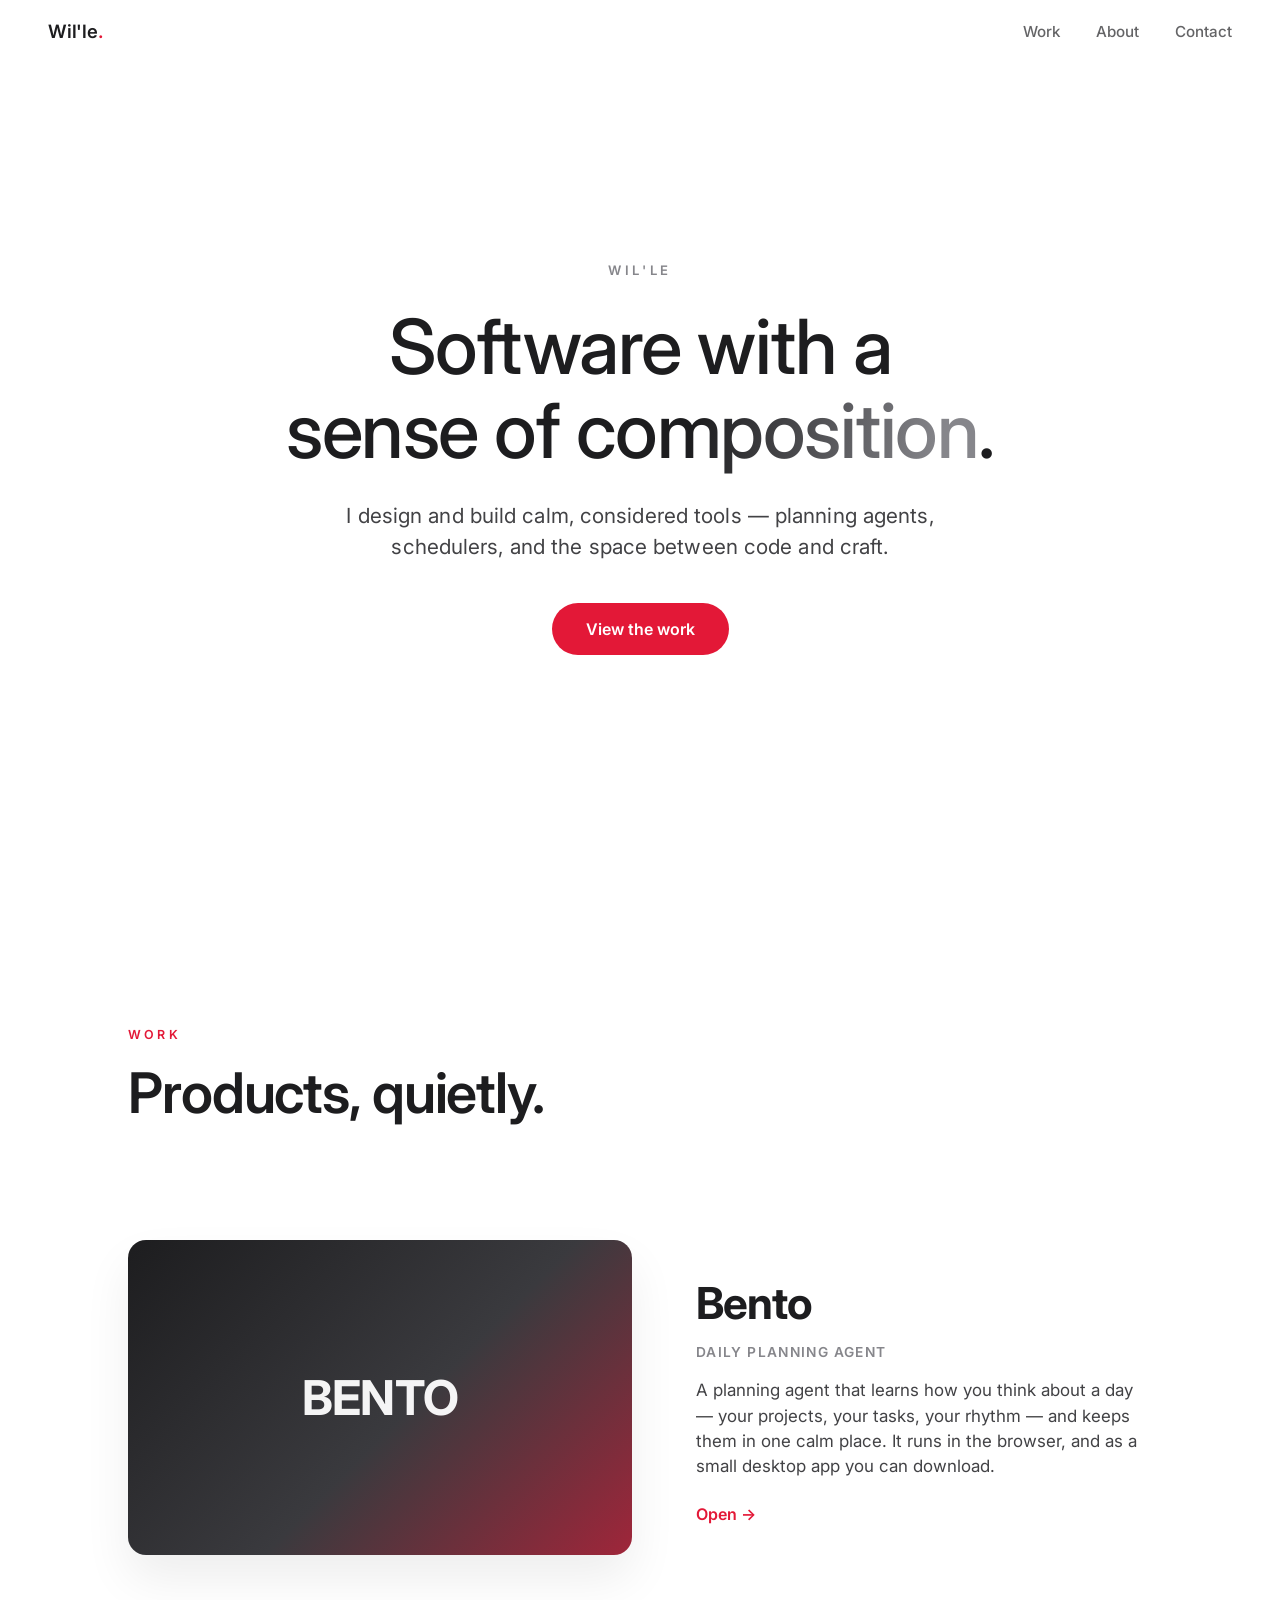
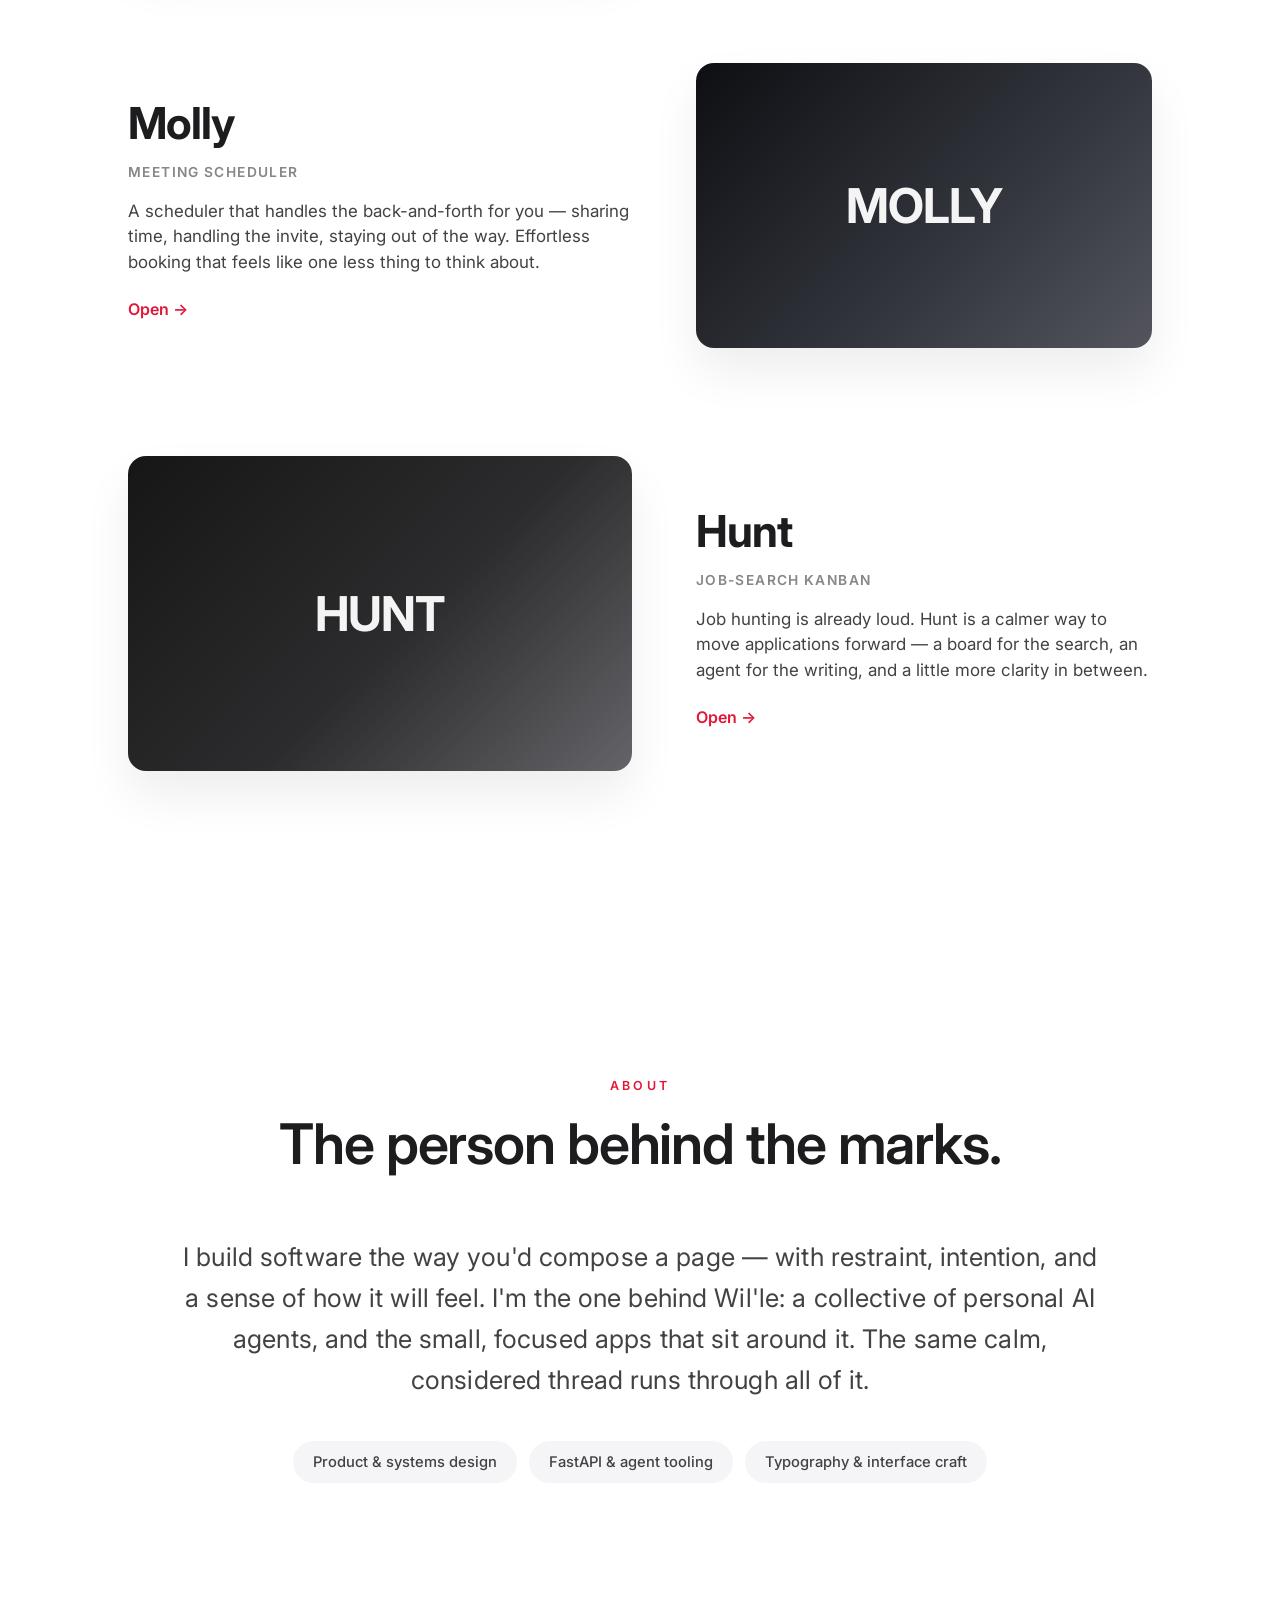
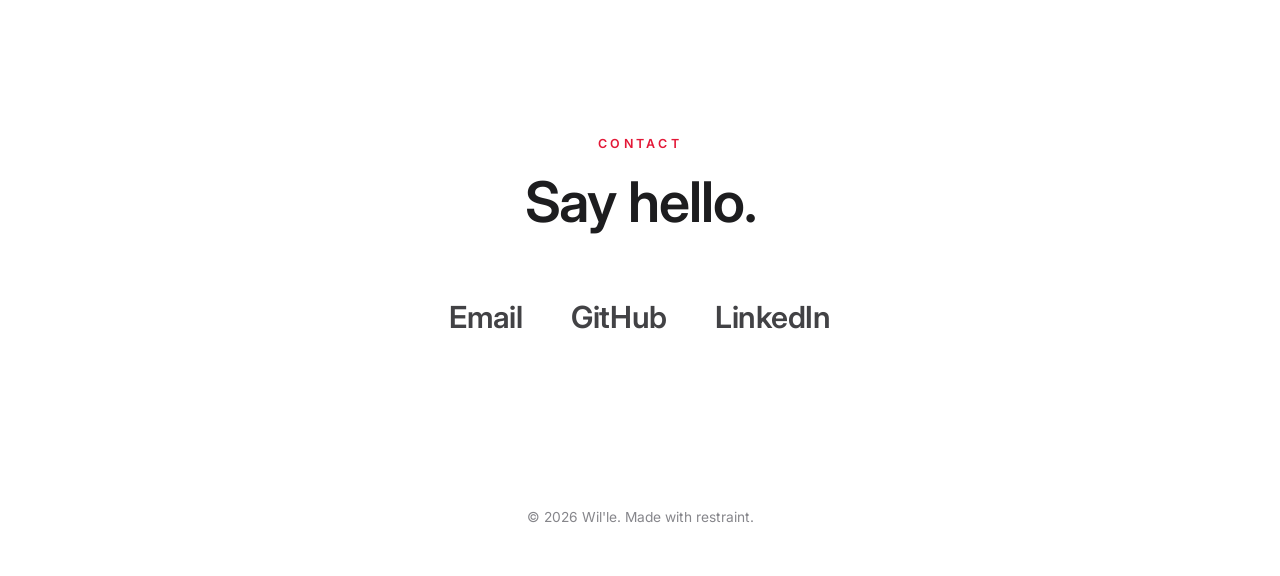
==== commit bcaf98ef: "Separate portfolio from ecosystem: remove ecosystem page, nav link, and unused CSS" ====
--- a/index.html
+++ b/index.html
@@ -16,7 +16,6 @@
   <a class="nav-brand" href="#top">Wil'le<span>.</span></a>
   <div class="nav-links">
     <a href="#work">Work</a>
-    <a href="ecosystem.html">Ecosystem</a>
     <a href="#about">About</a>
     <a href="#contact">Contact</a>
   </div>
--- a/css/styles.css
+++ b/css/styles.css
@@ -201,91 +201,6 @@
 }
 .contact-links a:hover{ color:var(--accent); }
 
-/* ── Nav CTA (ecosystem page) ──────────────────────────────────────────── */
-.nav-cta{
-  padding:8px 18px;
-  border-radius:980px;
-  background:var(--accent); color:#fff;
-  font-weight:600;
-  opacity:1;
-}
-.nav-cta:hover{ opacity:.92; }
-
-/* ── Ecosystem: how it works ───────────────────────────────────────────── */
-.how-grid{
-  display:grid;
-  grid-template-columns:repeat(3, 1fr);
-  gap:clamp(18px, 2.5vw, 32px);
-}
-.how-card{
-  background:var(--soft);
-  border-radius:var(--radius);
-  padding:clamp(24px, 3vw, 36px);
-}
-.how-num{
-  font-size:.8rem; font-weight:600; letter-spacing:.18em;
-  color:var(--accent);
-}
-.how-card h3{
-  margin-top:18px;
-  font-size:clamp(1.15rem, 2vw, 1.4rem);
-  font-weight:600; letter-spacing:-.01em;
-}
-.how-card p{
-  margin-top:12px;
-  color:var(--ink-2); font-size:.98rem; line-height:1.6;
-}
-
-/* ── Ecosystem: apps store ─────────────────────────────────────────────── */
-.apps{ max-width:960px; }
-.app-row{
-  display:flex; align-items:center; gap:24px;
-  padding:clamp(20px, 3vw, 28px) 0;
-  border-top:1px solid var(--soft);
-}
-.app-meta{ flex:0 0 200px; }
-.app-name{
-  font-size:clamp(1.2rem, 2.2vw, 1.5rem);
-  font-weight:600; letter-spacing:-.015em;
-}
-.app-tag{
-  margin-top:4px;
-  font-size:.78rem; font-weight:600; letter-spacing:.08em;
-  text-transform:uppercase; color:var(--muted);
-}
-.app-desc{
-  flex:1;
-  color:var(--ink-2); font-size:1rem; max-width:44ch;
-}
-.app-badge{
-  flex:0 0 auto;
-  padding:8px 18px;
-  border-radius:980px;
-  border:1px solid var(--soft);
-  background:var(--ground);
-  font-size:.85rem; font-weight:600; color:var(--ink-2);
-}
-
-/* ── Ecosystem: memory ─────────────────────────────────────────────────── */
-.memory{
-  background:var(--soft);
-  border-radius:var(--radius);
-  padding:clamp(36px, 6vw, 72px);
-  text-align:center;
-}
-.memory-title{
-  max-width:22ch;
-  margin-left:auto; margin-right:auto;
-  margin-bottom:24px;
-}
-.memory-body{
-  max-width:52ch;
-  margin:0 auto;
-  color:var(--ink-2);
-  font-size:clamp(1.05rem, 2vw, 1.25rem);
-  line-height:1.7;
-}
-
 /* ── Footer ────────────────────────────────────────────────────────────── */
 .footer{
   text-align:center;
@@ -311,14 +226,10 @@
   .project{ grid-template-columns:1fr; }
   .project-reverse .project-visual{ order:0; }
   .project-reverse .project-body{ order:1; }
-  .how-grid{ grid-template-columns:1fr; }
-  .app-row{ flex-direction:column; align-items:flex-start; gap:10px; }
-  .app-meta{ flex-basis:auto; }
   .nav-links{ gap:18px; font-size:.9rem; }
 }
 @media (max-width: 520px){
   .nav-brand{ font-size:1.05rem; }
-  .nav-links .nav-cta{ display:none; }
 }
 
 /* ── Reduced motion ────────────────────────────────────────────────────── */
